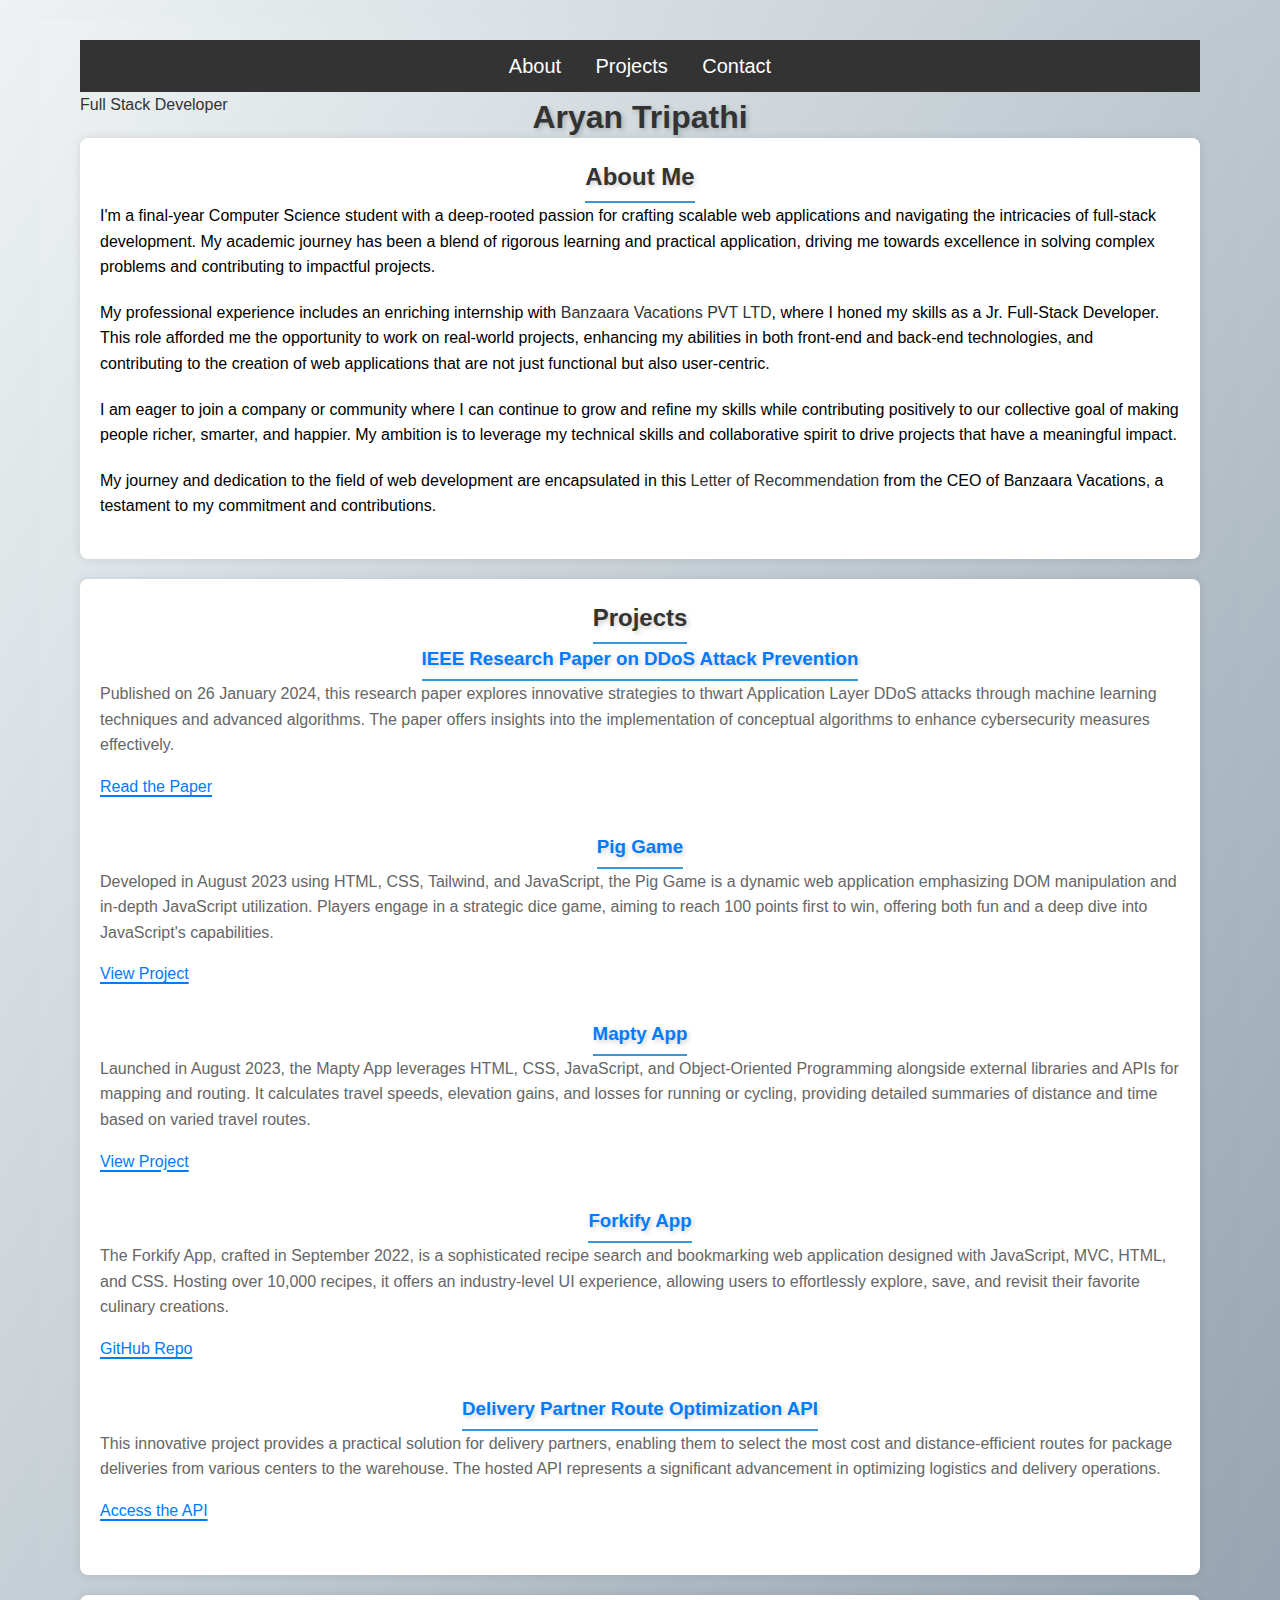
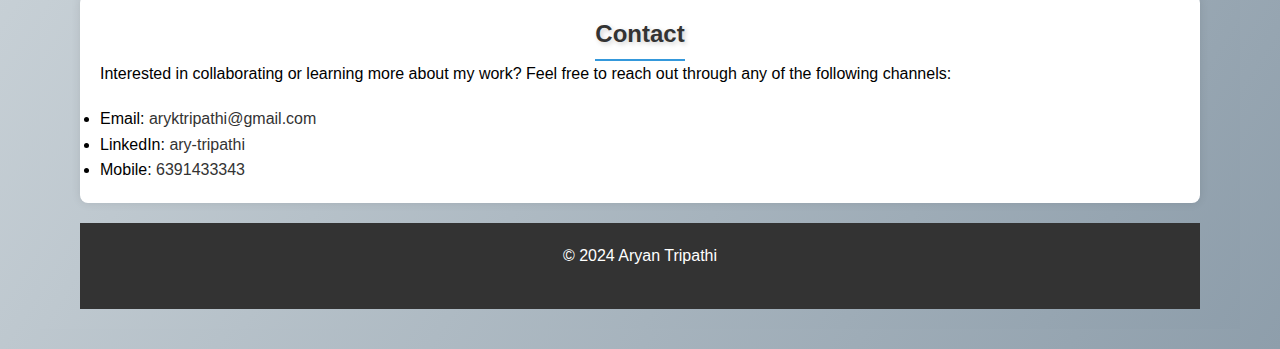
==== index.html @ afebf42b "uploading" ====
<!DOCTYPE html>
<html lang="en">
  <head>
    <meta charset="UTF-8" />
    <meta name="viewport" content="width=device-width, initial-scale=1.0" />
    <meta
      name="description"
      content="Aryan Tripathi - Full Stack Developer Portfolio"
    />
    <meta
      name="keywords"
      content="Aryan Tripathi, Full Stack Developer, Portfolio"
    />
    <meta name="author" content="Aryan Tripathi" />
    <title>Aryan Tripathi - Portfolio</title>
    <link rel="icon" type="image/png" href="./logo.png.png" />
    <link
      href="https://fonts.googleapis.com/css2?family=Nunito:wght@400;700&display=swap"
      rel="stylesheet"
    />

    <link rel="stylesheet" href="style.css" />
  </head>
  <body>
    <header>
      <nav>
        <ul>
          <li><a href="#about">About</a></li>
          <li><a href="#projects">Projects</a></li>
          <li><a href="#contact">Contact</a></li>
        </ul>
      </nav>
      <div class="name-logo-container">
        <h1 id="name">Aryan Tripathi</h1>
        <img
          src="./logo.png.png"
          alt="Aryan Tripathi Logo"
          id="siteLogo"
          class="logo-hidden"
        />
      </div>
      <p>Full Stack Developer</p>
    </header>
    <section id="about">
      <h2>About Me</h2>
      <p>
        I'm a final-year Computer Science student with a deep-rooted passion for
        crafting scalable web applications and navigating the intricacies of
        full-stack development. My academic journey has been a blend of rigorous
        learning and practical application, driving me towards excellence in
        solving complex problems and contributing to impactful projects.
      </p>
      <p>
        My professional experience includes an enriching internship with
        <a
          href="https://banzaaratravels.com/"
          target="_blank"
          rel="noopener noreferrer"
          >Banzaara Vacations PVT LTD</a
        >, where I honed my skills as a Jr. Full-Stack Developer. This role
        afforded me the opportunity to work on real-world projects, enhancing my
        abilities in both front-end and back-end technologies, and contributing
        to the creation of web applications that are not just functional but
        also user-centric.
      </p>
      <p>
        I am eager to join a company or community where I can continue to grow
        and refine my skills while contributing positively to our collective
        goal of making people richer, smarter, and happier. My ambition is to
        leverage my technical skills and collaborative spirit to drive projects
        that have a meaningful impact.
      </p>
      <p>
        My journey and dedication to the field of web development are
        encapsulated in this
        <a
          href="https://drive.google.com/file/d/11St5BNbnn0UjYxG9Y8jwgbfpJoCU45nF/view"
          target="_blank"
          rel="noopener noreferrer"
          >Letter of Recommendation</a
        >
        from the CEO of Banzaara Vacations, a testament to my commitment and
        contributions.
      </p>
    </section>
    <section id="projects">
      <h2>Projects</h2>
      <div class="project-item">
        <h3>IEEE Research Paper on DDoS Attack Prevention</h3>
        <p>
          Published on 26 January 2024, this research paper explores innovative
          strategies to thwart Application Layer DDoS attacks through machine
          learning techniques and advanced algorithms. The paper offers insights
          into the implementation of conceptual algorithms to enhance
          cybersecurity measures effectively.
        </p>
        <a
          href="https://ieeexplore.ieee.org/document/10404320"
          target="_blank"
          rel="noopener noreferrer"
          >Read the Paper</a
        >
      </div>
      <div class="project-item">
        <h3>Pig Game</h3>
        <p>
          Developed in August 2023 using HTML, CSS, Tailwind, and JavaScript,
          the Pig Game is a dynamic web application emphasizing DOM manipulation
          and in-depth JavaScript utilization. Players engage in a strategic
          dice game, aiming to reach 100 points first to win, offering both fun
          and a deep dive into JavaScript's capabilities.
        </p>
        <a
          href="https://erickart.github.io/Pig-game/"
          target="_blank"
          rel="noopener noreferrer"
          >View Project</a
        >
      </div>
      <div class="project-item">
        <h3>Mapty App</h3>
        <p>
          Launched in August 2023, the Mapty App leverages HTML, CSS,
          JavaScript, and Object-Oriented Programming alongside external
          libraries and APIs for mapping and routing. It calculates travel
          speeds, elevation gains, and losses for running or cycling, providing
          detailed summaries of distance and time based on varied travel routes.
        </p>
        <a
          href="https://erickart.github.io/FitnessFusion/"
          target="_blank"
          rel="noopener noreferrer"
          >View Project</a
        >
      </div>
      <div class="project-item">
        <h3>Forkify App</h3>
        <p>
          The Forkify App, crafted in September 2022, is a sophisticated recipe
          search and bookmarking web application designed with JavaScript, MVC,
          HTML, and CSS. Hosting over 10,000 recipes, it offers an
          industry-level UI experience, allowing users to effortlessly explore,
          save, and revisit their favorite culinary creations.
        </p>
        <a
          href="https://github.com/EricKart/ForkifyApp"
          target="_blank"
          rel="noopener noreferrer"
          >GitHub Repo</a
        >
      </div>
      <div class="project-item">
        <h3>Delivery Partner Route Optimization API</h3>
        <p>
          This innovative project provides a practical solution for delivery
          partners, enabling them to select the most cost and distance-efficient
          routes for package deliveries from various centers to the warehouse.
          The hosted API represents a significant advancement in optimizing
          logistics and delivery operations.
        </p>
        <a
          href="https://deliverypartnerrestapi.onrender.com/api/calculate-delivery"
          target="_blank"
          rel="noopener noreferrer"
          >Access the API</a
        >
      </div>
    </section>

    <section id="contact">
      <h2>Contact</h2>
      <p>
        Interested in collaborating or learning more about my work? Feel free to
        reach out through any of the following channels:
      </p>
      <ul>
        <li>
          Email:
          <a href="mailto:aryktripathi@gmail.com">aryktripathi@gmail.com</a>
        </li>
        <li>
          LinkedIn:
          <a
            href="https://www.linkedin.com/in/ary-tripathi/"
            target="_blank"
            rel="noopener noreferrer"
            >ary-tripathi</a
          >
        </li>
        <li>Mobile: <a href="tel:+916391433343">6391433343</a></li>
      </ul>
    </section>

    <footer>
      <p>&copy; 2024 Aryan Tripathi</p>
    </footer>
    <script src="./style.js"></script>
  </body>
</html>
---- style.css ----
/* Basic Reset */
* {
  box-sizing: border-box;
  margin: 0;
  padding: 0;
}

body,
html {
  font-family: "Segoe UI", Tahoma, Geneva, Verdana, sans-serif;
  color: #333;
  line-height: 1.6;
  background: linear-gradient(
    to bottom right,
    #eef2f3,
    #8e9eab
  ); /* Subtle gradient background */
  padding: 20px 40px;
  animation: fadeIn 2s ease-out;
}

/* Typography */
h1,
h2,
h3 {
  color: #333;
}

p {
  margin-bottom: 20px;
}

/* Navigation */
nav ul {
  list-style: none;
  text-align: center;
  background: #333;
  padding: 10px 0;
}

nav ul li {
  display: inline;
  margin: 0 15px;
}

nav ul li a {
  text-decoration: none;
  color: #fff;
  font-size: 20px;
  transition: color 0.3s ease-in-out;
}

nav ul li a:hover,
nav ul li a:focus {
  color: #f4f4f4;
}

/* Section Styling */
section {
  background: white;
  padding: 20px;
  margin: 20px 0;
  border-radius: 8px;
  box-shadow: 0 0 10px rgba(0, 0, 0, 0.1);
}

/* Contact Styling */
.contact-info {
  list-style: none;
  padding: 0;
}

.contact-info li {
  margin-bottom: 10px;
}

.contact-info li a {
  color: #333;
  text-decoration: none;
  transition: color 0.3s ease-in-out;
}

.contact-info li a:hover,
.contact-info li a:focus {
  color: #007bff;
}

/* Footer */
footer {
  text-align: center;
  padding: 20px;
  background: #333;
  color: #fff;
  margin-top: 20px;
}

/* Loader Styles */
#loader-wrapper {
  position: fixed;
  top: 0;
  left: 0;
  width: 100%;
  height: 100%;
  background: #fff;
  display: flex;
  justify-content: center;
  align-items: center;
  z-index: 1000;
}

#loader {
  border: 4px solid #f3f3f3;
  border-radius: 50%;
  border-top: 4px solid #3498db;
  width: 50px;
  height: 50px;
  animation: spin 2s linear infinite;
}

@keyframes spin {
  0% {
    transform: rotate(0deg);
  }
  100% {
    transform: rotate(360deg);
  }
}

@keyframes fadeIn {
  from {
    opacity: 0;
  }
  to {
    opacity: 1;
  }
}

/* Responsive Design */
@media (max-width: 768px) {
  body {
    padding: 20px;
  }

  nav ul li {
    display: block;
    margin: 10px 0;
  }
}
#siteLogo {
  height: 100px; /* Adjust based on your preference */
  margin-bottom: 20px;
}
.name-logo-container {
  position: relative;
  cursor: pointer;
}

#name,
#siteLogo {
  transition: opacity 0.5s ease;
  position: absolute;
  width: 100%;
  text-align: center;
}

#name {
  opacity: 1;
}

#siteLogo {
  opacity: 0;
  width: 120px; /* Adjust based on your logo's size */
  height: auto;
  top: 0;
  left: 50%;
  transform: translateX(-50%);
}

.name-logo-container:hover #name {
  opacity: 0;
}

.name-logo-container:hover #siteLogo {
  opacity: 1;
}
a {
  position: relative;
  text-decoration: none;
  color: #333;
  transition: color 0.3s ease;
}

a:hover {
  color: #007bff; /* Adjust the hover color as needed */
}

a::before {
  content: "";
  position: absolute;
  width: 0;
  height: 2px;
  bottom: 0;
  left: 50%;
  background-color: #007bff; /* Adjust the underline color as needed */
  visibility: hidden;
  transition: all 0.3s ease-in-out;
}

a:hover::before {
  visibility: visible;
  width: 100%;
  left: 0;
}
h1::after,
h2::after,
h3::after {
  content: "";
  position: absolute;
  bottom: -10px; /* Positioning below the text */
  left: 50%; /* Starting point at the center */
  transform: translateX(-50%); /* Centering the line */
  width: 50%; /* Making the line shorter */
  height: 2px; /* Making the line thinner */
  background-color: #3498db; /* Subtle blue color */
  transition: width 0.3s ease;
}

h1:hover::after,
h2:hover::after,
h3:hover::after {
  width: 100%; /* Line expands on hover */
}
h1,
h2,
h3 {
  text-shadow: 2px 2px 5px rgba(0, 0, 0, 0.2); /* Subtle shadow for depth */
}
h1,
h2,
h3 {
  padding-bottom: 5px; /* Space for the border */
  border-bottom: 2px solid #3498db; /* Subtle border */
  width: max-content; /* Fits the border to the text width */
  margin-left: auto; /* Center align the heading if desired */
  margin-right: auto; /* Center align the heading if desired */
}
.project-item {
  margin-bottom: 2rem;
}

.project-item h3 {
  color: #007bff; /* Eye-catching color for project titles */
}

.project-item p {
  color: #666; /* Subdued color for description text */
  margin-bottom: 1rem;
}

.project-item a {
  color: #007bff; /* Color that stands out for links */
  text-decoration: underline; /* Makes it clear that this is a link */
  text-decoration-color: #007bff; /* Custom color for the underline */
  text-decoration-thickness: 2px; /* Thicker underline for prominence */
  text-underline-offset: 3px; /* Space between text and underline */
  transition: color 0.3s ease, text-decoration-color 0.3s ease; /* Smooth transition for hover effects */
}

.project-item a:hover,
.project-item a:focus {
  color: #0056b3; /* Darker shade on hover/focus for interaction feedback */
  text-decoration-color: #0056b3; /* Matching the hover color */
}
/* General styling for all sections */
section {
  position: relative;
  overflow: hidden;
  background-color: #fff; /* Initial light background */
  color: #000; /* Initial text color */
  transition: background-color 0.3s ease, color 0.3s ease; /* Smooth transition for background and text color */
}

/* Hover effect for dark mode transition */
section:hover {
  background-color: #333; /* Dark background for hovered section */
  color: #fff; /* Light text for contrast */
}

/* Ensuring text within hovered sections remains visible and transitions smoothly */
section h1,
section h2,
section h3,
section p,
section a {
  transition: color 0.3s ease; /* Smooth color transition */
}

section:hover h1,
section:hover h2,
section:hover h3,
section:hover p,
section:hover a {
  color: #fff; /* Ensures text and links are visible against the dark background */
}

/* Styling for links within sections */
section a {
  text-decoration: none; /* Removes underline by default */
  background-size: 100% 1px; /* Full-width underline */
  background-position: 0 100%; /* Position underline at the bottom of the text */
  background-repeat: no-repeat; /* Prevents repeating background */
  transition: background-color 0.3s ease, color 0.3s ease; /* Smooth transition for link color and background */
}

/* Hover effect for links within dark mode hovered sections */
section:hover a {
  color: #fff; /* White color for links in hovered section for readability */
  text-decoration-color: #fff; /* White underline for consistency */
}

/* Additional hover effect for individual links */
section a:hover,
section a:focus {
  color: #bbb; /* Lighter grey for link hover state for more visibility */
  text-decoration: underline; /* Underline effect for direct hover over links */
  text-decoration-color: #bbb; /* Matching the text color */
}
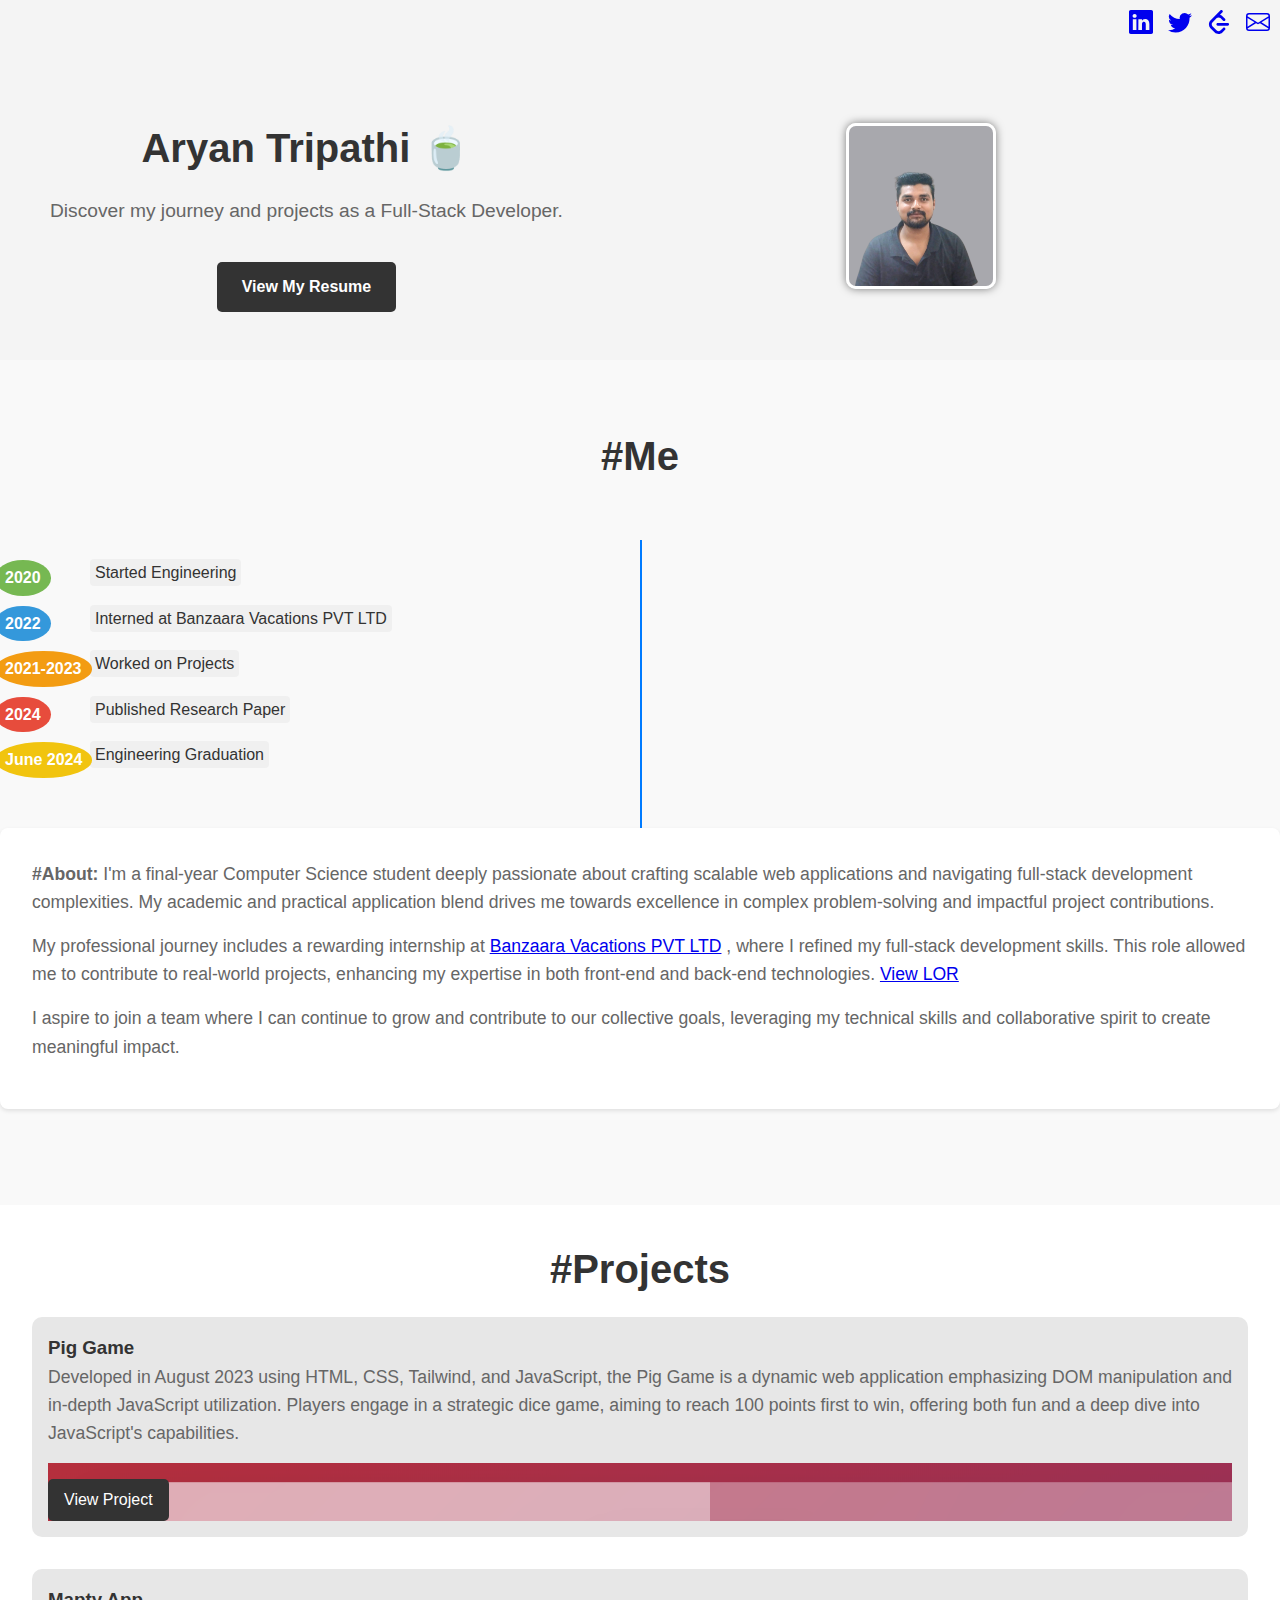
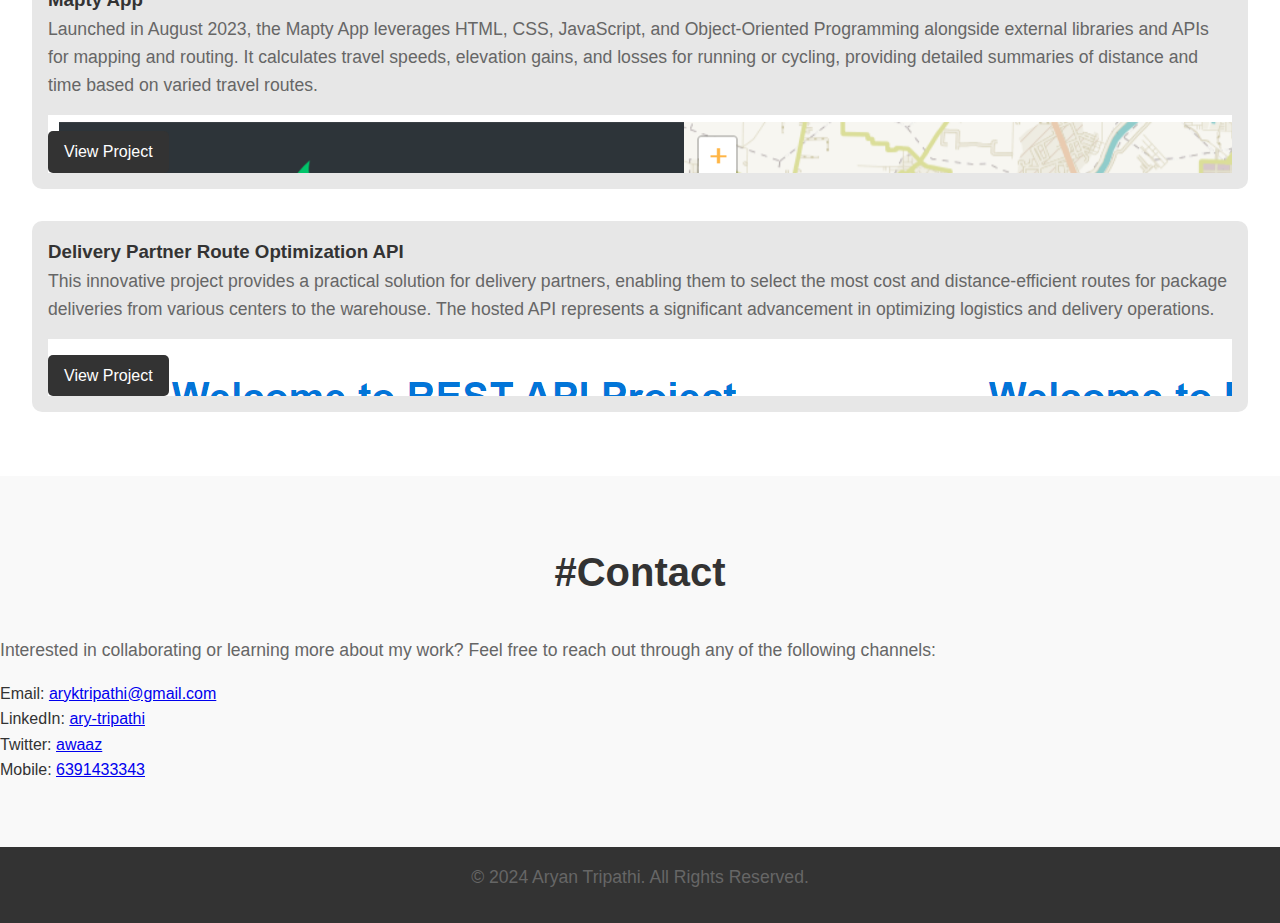
==== commit 4359f308: "Changed the layout" ====
--- a/index.html
+++ b/index.html
@@ -5,104 +5,111 @@
     <meta name="viewport" content="width=device-width, initial-scale=1.0" />
     <meta
       name="description"
-      content="Aryan Tripathi - Full Stack Developer Portfolio"
+      content="Portfolio of Aryan Tripathi, a full-stack developer with a diverse range of projects showcasing expertise in web development."
     />
-    <meta
-      name="keywords"
-      content="Aryan Tripathi, Full Stack Developer, Portfolio"
-    />
-    <meta name="author" content="Aryan Tripathi" />
-    <title>Aryan Tripathi - Portfolio</title>
-    <link rel="icon" type="image/png" href="./logo.png.png" />
-    <link
-      href="https://fonts.googleapis.com/css2?family=Nunito:wght@400;700&display=swap"
-      rel="stylesheet"
-    />
-
+    <title>Aryan Tripathi - Full-Stack Developer</title>
     <link rel="stylesheet" href="style.css" />
   </head>
   <body>
-    <header>
-      <nav>
-        <ul>
-          <li><a href="#about">About</a></li>
-          <li><a href="#projects">Projects</a></li>
-          <li><a href="#contact">Contact</a></li>
-        </ul>
-      </nav>
-      <div class="name-logo-container">
-        <h1 id="name">Aryan Tripathi</h1>
+    <!-- <nav>
+      <ul>
+        <li><a href="#home">Home</a></li>
+        <li><a href="#projects">Projects</a></li>
+        <li><a href="#about">About</a></li>
+        <li><a href="#contact">Contact</a></li>
+      </ul>
+    </nav> -->
+    <div id="flex-containersvgs"><a href="https://www.linkedin.com/in/ary-tripathi/" target="_blank"><svg xmlns="http://www.w3.org/2000/svg" width="16" height="16" fill="currentColor" class="bi bi-linkedin" viewBox="0 0 16 16">
+      <path d="M0 1.146C0 .513.526 0 1.175 0h13.65C15.474 0 16 .513 16 1.146v13.708c0 .633-.526 1.146-1.175 1.146H1.175C.526 16 0 15.487 0 14.854zm4.943 12.248V6.169H2.542v7.225zm-1.2-8.212c.837 0 1.358-.554 1.358-1.248-.015-.709-.52-1.248-1.342-1.248S2.4 3.226 2.4 3.934c0 .694.521 1.248 1.327 1.248zm4.908 8.212V9.359c0-.216.016-.432.08-.586.173-.431.568-.878 1.232-.878.869 0 1.216.662 1.216 1.634v3.865h2.401V9.25c0-2.22-1.184-3.252-2.764-3.252-1.274 0-1.845.7-2.165 1.193v.025h-.016l.016-.025V6.169h-2.4c.03.678 0 7.225 0 7.225z"/>
+    </svg></a> 
+    <a href="https://twitter.com/AryanTary" target="_blank" rel="noopener noreferrer"><svg xmlns="http://www.w3.org/2000/svg" width="16" height="16" fill="currentColor" class="bi bi-twitter" viewBox="0 0 16 16">
+      <path d="M5.026 15c6.038 0 9.341-5.003 9.341-9.334q.002-.211-.006-.422A6.7 6.7 0 0 0 16 3.542a6.7 6.7 0 0 1-1.889.518 3.3 3.3 0 0 0 1.447-1.817 6.5 6.5 0 0 1-2.087.793A3.286 3.286 0 0 0 7.875 6.03a9.32 9.32 0 0 1-6.767-3.429 3.29 3.29 0 0 0 1.018 4.382A3.3 3.3 0 0 1 .64 6.575v.045a3.29 3.29 0 0 0 2.632 3.218 3.2 3.2 0 0 1-.865.115 3 3 0 0 1-.614-.057 3.28 3.28 0 0 0 3.067 2.277A6.6 6.6 0 0 1 .78 13.58a6 6 0 0 1-.78-.045A9.34 9.34 0 0 0 5.026 15"/>
+    </svg></a>
+   <a href="http://leetcode.com/dukearyan01" target="_blank" rel="noopener noreferrer"> <svg xmlns="http://www.w3.org/2000/svg" width="16" height="16" fill="currentColor" class="bi bi-caret-down" viewBox="0 0 32 32">
+    <path d="M21.469 23.907l-3.595 3.473c-0.624 0.625-1.484 0.885-2.432 0.885s-1.807-0.26-2.432-0.885l-5.776-5.812c-0.62-0.625-0.937-1.537-0.937-2.485 0-0.952 0.317-1.812 0.937-2.432l5.76-5.844c0.62-0.619 1.5-0.859 2.448-0.859s1.808 0.26 2.432 0.885l3.595 3.473c0.687 0.688 1.823 0.663 2.536-0.052 0.708-0.713 0.735-1.848 0.047-2.536l-3.473-3.511c-0.901-0.891-2.032-1.505-3.261-1.787l3.287-3.333c0.688-0.687 0.667-1.823-0.047-2.536s-1.849-0.735-2.536-0.052l-13.469 13.469c-1.307 1.312-1.989 3.113-1.989 5.113 0 1.996 0.683 3.86 1.989 5.168l5.797 5.812c1.307 1.307 3.115 1.937 5.115 1.937 1.995 0 3.801-0.683 5.109-1.989l3.479-3.521c0.688-0.683 0.661-1.817-0.052-2.531s-1.849-0.74-2.531-0.052zM27.749 17.349h-13.531c-0.932 0-1.692 0.801-1.692 1.791 0 0.991 0.76 1.797 1.692 1.797h13.531c0.933 0 1.693-0.807 1.693-1.797 0-0.989-0.76-1.791-1.693-1.791z"/>
+    </svg></a>
+      <a href="mailto:aryktripathi@gmail.com"><svg xmlns="http://www.w3.org/2000/svg" width="16" height="16" fill="currentColor" class="bi bi-envelope" viewBox="0 0 16 16">
+        <path d="M0 4a2 2 0 0 1 2-2h12a2 2 0 0 1 2 2v8a2 2 0 0 1-2 2H2a2 2 0 0 1-2-2zm2-1a1 1 0 0 0-1 1v.217l7 4.2 7-4.2V4a1 1 0 0 0-1-1zm13 2.383-4.708 2.825L15 11.105zm-.034 6.876-5.64-3.471L8 9.583l-1.326-.795-5.64 3.47A1 1 0 0 0 2 13h12a1 1 0 0 0 .966-.741M1 11.105l4.708-2.897L1 5.383z"/>
+      </svg></a>
+    </div>
+    <section id="home" class="hero">
+      <div class="flex-container">
+        <div class="text-content">
+          <h1>Aryan Tripathi 🍵</h1>
+          <p>Discover my journey and projects as a Full-Stack Developer.</p>
+          <a
+            href="https://drive.google.com/file/d/1SdHkeben2plQU3nP9oHEltnQ2i_nbcky/view?usp=sharing"
+            target="_blank"
+            class="resume-link"
+            >View My Resume</a
+          >
+        </div>
         <img
-          src="./logo.png.png"
-          alt="Aryan Tripathi Logo"
-          id="siteLogo"
-          class="logo-hidden"
+          src="WhatsApp_Image_2024-04-02_at_11.35.24-removebg.png"
+          alt="Aryan Tripathi"
+          class="profile-img"
         />
       </div>
-      <p>Full Stack Developer</p>
-    </header>
+    </section>
+
     <section id="about">
-      <h2>About Me</h2>
-      <p>
-        I'm a final-year Computer Science student with a deep-rooted passion for
-        crafting scalable web applications and navigating the intricacies of
-        full-stack development. My academic journey has been a blend of rigorous
-        learning and practical application, driving me towards excellence in
-        solving complex problems and contributing to impactful projects.
-      </p>
-      <p>
-        My professional experience includes an enriching internship with
-        <a
-          href="https://banzaaratravels.com/"
-          target="_blank"
-          rel="noopener noreferrer"
-          >Banzaara Vacations PVT LTD</a
-        >, where I honed my skills as a Jr. Full-Stack Developer. This role
-        afforded me the opportunity to work on real-world projects, enhancing my
-        abilities in both front-end and back-end technologies, and contributing
-        to the creation of web applications that are not just functional but
-        also user-centric.
-      </p>
-      <p>
-        I am eager to join a company or community where I can continue to grow
-        and refine my skills while contributing positively to our collective
-        goal of making people richer, smarter, and happier. My ambition is to
-        leverage my technical skills and collaborative spirit to drive projects
-        that have a meaningful impact.
-      </p>
-      <p>
-        My journey and dedication to the field of web development are
-        encapsulated in this
-        <a
-          href="https://drive.google.com/file/d/11St5BNbnn0UjYxG9Y8jwgbfpJoCU45nF/view"
-          target="_blank"
-          rel="noopener noreferrer"
-          >Letter of Recommendation</a
-        >
-        from the CEO of Banzaara Vacations, a testament to my commitment and
-        contributions.
-      </p>
+      <h2>#Me</h2>
+      <div class="timeline">
+        <div class="event" data-year="2020">
+          <span>Started Engineering</span>
+        </div>
+        <div class="event" data-year="2022">
+          <span>Interned at Banzaara Vacations PVT LTD</span>
+        </div>
+        <div class="event" data-year="2021-2023">
+          <span>Worked on Projects</span>
+        </div>
+        <div class="event" data-year="2024">
+          <span>Published Research Paper</span>
+        </div>
+        <div class="event" data-year="June 2024">
+          <span>Engineering Graduation</span>
+        </div>
+      </div>
+      
+      <div class="about-content">
+        <p> <b>#About: </b>
+          I'm a final-year Computer Science student deeply passionate about
+          crafting scalable web applications and navigating full-stack
+          development complexities. My academic and practical application blend
+          drives me towards excellence in complex problem-solving and impactful
+          project contributions.
+        </p>
+        <p>
+          My professional journey includes a rewarding internship at
+          <a
+            href="http://banzaaratravels.com/"
+            target="_blank"
+            rel="noopener noreferrer"
+            >Banzaara Vacations PVT LTD</a
+          >
+          , where I refined my full-stack development skills. This role allowed
+          me to contribute to real-world projects, enhancing my expertise in
+          both front-end and back-end technologies.
+          <a
+            href="https://drive.google.com/file/d/11St5BNbnn0UjYxG9Y8jwgbfpJoCU45nF/view"
+            target="_blank"
+            rel="noopener noreferrer"
+            >View LOR</a
+          >
+        </p>
+        <p>
+          I aspire to join a team where I can continue to grow and contribute to
+          our collective goals, leveraging my technical skills and collaborative
+          spirit to create meaningful impact.
+        </p>
+      </div>
     </section>
+
     <section id="projects">
-      <h2>Projects</h2>
-      <div class="project-item">
-        <h3>IEEE Research Paper on DDoS Attack Prevention</h3>
-        <p>
-          Published on 26 January 2024, this research paper explores innovative
-          strategies to thwart Application Layer DDoS attacks through machine
-          learning techniques and advanced algorithms. The paper offers insights
-          into the implementation of conceptual algorithms to enhance
-          cybersecurity measures effectively.
-        </p>
-        <a
-          href="https://ieeexplore.ieee.org/document/10404320"
-          target="_blank"
-          rel="noopener noreferrer"
-          >Read the Paper</a
-        >
-      </div>
-      <div class="project-item">
-        <h3>Pig Game</h3>
+      <h2>#Projects</h2>
+      <article >
+        <h3 >Pig Game</h3>
         <p>
           Developed in August 2023 using HTML, CSS, Tailwind, and JavaScript,
           the Pig Game is a dynamic web application emphasizing DOM manipulation
@@ -110,14 +117,15 @@
           dice game, aiming to reach 100 points first to win, offering both fun
           and a deep dive into JavaScript's capabilities.
         </p>
-        <a
+        <div id="project1"><a
           href="https://erickart.github.io/Pig-game/"
           target="_blank"
-          rel="noopener noreferrer"
+          class="project-link"
           >View Project</a
-        >
-      </div>
-      <div class="project-item">
+        ></div>
+        
+      </article>
+      <article>
         <h3>Mapty App</h3>
         <p>
           Launched in August 2023, the Mapty App leverages HTML, CSS,
@@ -126,30 +134,15 @@
           speeds, elevation gains, and losses for running or cycling, providing
           detailed summaries of distance and time based on varied travel routes.
         </p>
-        <a
+        <div id="project2"><a
           href="https://erickart.github.io/FitnessFusion/"
+          class="project-link"
           target="_blank"
-          rel="noopener noreferrer"
           >View Project</a
-        >
-      </div>
-      <div class="project-item">
-        <h3>Forkify App</h3>
-        <p>
-          The Forkify App, crafted in September 2022, is a sophisticated recipe
-          search and bookmarking web application designed with JavaScript, MVC,
-          HTML, and CSS. Hosting over 10,000 recipes, it offers an
-          industry-level UI experience, allowing users to effortlessly explore,
-          save, and revisit their favorite culinary creations.
-        </p>
-        <a
-          href="https://github.com/EricKart/ForkifyApp"
-          target="_blank"
-          rel="noopener noreferrer"
-          >GitHub Repo</a
-        >
-      </div>
-      <div class="project-item">
+        ></div>
+        
+      </article>
+      <article>
         <h3>Delivery Partner Route Optimization API</h3>
         <p>
           This innovative project provides a practical solution for delivery
@@ -158,42 +151,48 @@
           The hosted API represents a significant advancement in optimizing
           logistics and delivery operations.
         </p>
-        <a
-          href="https://deliverypartnerrestapi.onrender.com/api/calculate-delivery"
+        <div id="project3"><a
+          href="https://deliveryapi-75be393daab5.herokuapp.com/calculate-minimum-cost"
           target="_blank"
-          rel="noopener noreferrer"
-          >Access the API</a
-        >
-      </div>
+          class="project-link"
+          >View Project</a
+        ></div>
+        
+      </article>
     </section>
 
     <section id="contact">
-      <h2>Contact</h2>
-      <p>
-        Interested in collaborating or learning more about my work? Feel free to
-        reach out through any of the following channels:
-      </p>
-      <ul>
-        <li>
-          Email:
-          <a href="mailto:aryktripathi@gmail.com">aryktripathi@gmail.com</a>
-        </li>
-        <li>
-          LinkedIn:
-          <a
-            href="https://www.linkedin.com/in/ary-tripathi/"
-            target="_blank"
-            rel="noopener noreferrer"
-            >ary-tripathi</a
-          >
-        </li>
-        <li>Mobile: <a href="tel:+916391433343">6391433343</a></li>
-      </ul>
+      <h2>#Contact</h2>
+        <p>
+          Interested in collaborating or learning more about my work? Feel free
+          to reach out through any of the following channels:
+        </p>
+        <ul>
+          <li>
+            Email:
+            <a href="mailto:aryktripathi@gmail.com">aryktripathi@gmail.com</a>
+          </li>
+          <li>
+            LinkedIn:
+            <a
+              href="https://www.linkedin.com/in/ary-tripathi/"
+              target="_blank"
+              rel="noopener noreferrer"
+              >ary-tripathi</a
+            >
+            <li>
+              Twitter:
+              <a href="https://twitter.com/AryanTary" target="_blank" rel="noopener noreferrer">awaaz</a>
+            </li>
+          </li>
+          <li>Mobile: <a href="tel:+916391433343">6391433343</a></li>
+
+        </ul>
+      </section>
     </section>
-
     <footer>
-      <p>&copy; 2024 Aryan Tripathi</p>
+      <p>© 2024 Aryan Tripathi. All Rights Reserved.</p>
     </footer>
-    <script src="./style.js"></script>
+    <script src="script.js"></script>
   </body>
 </html>
--- a/style.css
+++ b/style.css
@@ -1,74 +1,255 @@
+/* styles.css */
 /* Basic Reset */
 * {
-  box-sizing: border-box;
   margin: 0;
   padding: 0;
-}
-
-body,
-html {
-  font-family: "Segoe UI", Tahoma, Geneva, Verdana, sans-serif;
+  box-sizing: border-box;
+}
+
+body {
+  font-family: "Arial", sans-serif;
+  background: #f4f4f4;
   color: #333;
   line-height: 1.6;
-  background: linear-gradient(
-    to bottom right,
-    #eef2f3,
-    #8e9eab
-  ); /* Subtle gradient background */
-  padding: 20px 40px;
-  animation: fadeIn 2s ease-out;
-}
-
-/* Typography */
-h1,
-h2,
-h3 {
+}
+
+/* Navigation Bar */
+nav {
+  background: #333;
+  color: #fff;
+  padding: 1rem 0;
+  display: flex;
+  justify-content: space-between;
+  align-items: center;
+}
+
+.nav-wrapper {
+  width: 90%;
+  margin: 0 auto;
+}
+
+.logo a {
+  color: #fff;
+  font-size: 1.5rem;
+  font-weight: bold;
+  text-decoration: none;
+}
+
+.nav-items {
+  list-style: none;
+}
+
+.nav-items li {
+  display: inline;
+  padding: 0 20px;
+}
+
+.nav-items li a {
+  color: #fff;
+  text-decoration: none;
+  text-transform: uppercase;
+  font-weight: bold;
+}
+
+/* Hero Section */
+.flex-container {
+  display: flex;
+  align-items: center;
+  justify-content: space-between;
+}
+
+.text-content {
+  max-width: 60%;
+  margin-left: 50px;
+}
+
+.profile-img {
+  max-width: 150px;
+  border: 3px solid #fff;
+  box-shadow: 0 0 8px rgba(0, 0, 0, 0.5);
+  margin-left: 20px; /* Ensures some space between text and image */
+}
+
+@media (max-width: 768px) {
+  .flex-container {
+    flex-direction: column-reverse;
+    text-align: center;
+  }
+  .text-content {
+    max-width: 100%;
+  }
+}
+
+.hero {
+  background: url("path_to_your_hero_background") no-repeat center center/cover;
+  padding: 3rem 0;
+  text-align: center;
+}
+
+.hero h1 {
+  margin-top: 1rem;
+  font-size: 2.5rem;
+}
+
+.hero p {
+  font-size: 1.2rem;
+  margin-top: 1rem;
+}
+
+/* Projects Section */
+#projects {
+  padding: 2rem;
+  background: #fff;
+}
+
+#projects h2 {
+  text-align: center;
+  margin-bottom: 1rem;
+}
+
+#projects article {
+  margin-bottom: 2rem;
+  background: #e7e7e7;
+  padding: 1rem;
+  border-radius: 10px;
+}
+
+#projects .project-link {
+  display: inline-block;
+  margin-top: 1rem;
+  background: #333;
+  color: #fff;
+  padding: 0.5rem 1rem;
+  border-radius: 5px;
+  text-decoration: none;
+}
+#projects .project-link:hover {
+  background-color: #0056b3; /* Darker Shade on Hover */
+}
+/* Footer */
+footer {
+  background: #333;
+  color: #fff;
+  text-align: center;
+  padding: 1rem 0;
+}
+
+@media (max-width: 768px) {
+  .nav-items li {
+    display: block;
+    padding: 10px;
+  }
+}
+section {
+  padding: 4rem 0;
+  background: #f9f9f9;
+}
+
+.container {
+  max-width: 1200px;
+  margin: 0 auto;
+  padding: 0 15px;
+}
+
+h2 {
+  text-align: center;
+  margin-bottom: 2rem;
+  font-size: 2.5rem;
   color: #333;
 }
 
+.article,
+.about-content {
+  background-color: #fff;
+  padding: 2rem;
+  border-radius: 8px;
+  box-shadow: 0 2px 4px rgba(0, 0, 0, 0.1);
+  margin-bottom: 2rem;
+}
+
 p {
-  margin-bottom: 20px;
-}
-
-/* Navigation */
-nav ul {
-  list-style: none;
-  text-align: center;
-  background: #333;
-  padding: 10px 0;
-}
-
-nav ul li {
-  display: inline;
-  margin: 0 15px;
-}
-
-nav ul li a {
-  text-decoration: none;
-  color: #fff;
-  font-size: 20px;
-  transition: color 0.3s ease-in-out;
-}
-
-nav ul li a:hover,
-nav ul li a:focus {
-  color: #f4f4f4;
-}
-
-/* Section Styling */
-section {
-  background: white;
-  padding: 20px;
-  margin: 20px 0;
-  border-radius: 8px;
-  box-shadow: 0 0 10px rgba(0, 0, 0, 0.1);
-}
-
-/* Contact Styling */
+  font-size: 1.1rem;
+  line-height: 1.6;
+  color: #666;
+  margin-bottom: 1rem;
+}
+
+.project-link,
+.resume-link {
+  display: inline-block;
+  background-color: #007bff;
+  color: #ffffff;
+  padding: 10px 15px;
+  border-radius: 5px;
+  transition: background-color 0.3s ease;
+  text-decoration: none;
+}
+
+.project-link:hover,
+.resume-link:hover {
+  background-color: #0056b3;
+}
+
+@media screen and (min-width: 768px) {
+  .container {
+    display: flex;
+    flex-wrap: wrap;
+    gap: 20px;
+  }
+
+  .article,
+  .about-content {
+    flex: 1;
+    min-width: calc(50% - 10px);
+  }
+}
+.resume-link {
+  background-color: #333; /* Primary Button Color */
+  color: #ffffff; /* Text Color */
+  padding: 12px 25px; /* Padding for Button Size */
+  border-radius: 5px; /* Rounded Corners */
+  transition: background-color 0.3s; /* Smooth Background Color Transition on Hover */
+  text-decoration: none; /* Remove Underline */
+  font-weight: bold; /* Bold Text */
+  margin-top: 20px; /* Space from the Text Above */
+}
+
+.resume-link:hover {
+  background-color: #0056b3; /* Darker Shade on Hover */
+}
+
+.profile-img {
+  width: 400px; /* Increased size */
+  height: auto; /* Maintains aspect ratio */
+  border-radius: 10px; /* Slightly rounded corners */
+  border: 3px solid #fff; /* White border */
+  box-shadow: 0 0 8px rgba(0, 0, 0, 0.5); /* Soft shadow for depth */
+  display: block;
+  margin: 20px auto; /* Center the image if in a flex container, adjust as needed */
+}
+
 .contact-info {
   list-style: none;
   padding: 0;
 }
+#flex-containersvgs {
+  display: flex;
+  justify-content: flex-end; /* Aligns items to the right */
+  align-items: center; /* Centers items vertically */
+  gap: 15px; /* Space between each item */
+  padding: 10px; /* Padding around the container */
+}
+
+#flex-containersvgs svg {
+  width: 24px; /* Adjust the size of icons */
+  height: 24px; /* Adjust the size of icons */
+  fill: currentColor; /* Icon color */
+}
+@media (max-width: 768px) {
+  #flex-containersvgs {
+    justify-content: center; /* Center items on smaller screens */
+  }
+}
 
 .contact-info li {
   margin-bottom: 10px;
@@ -84,244 +265,63 @@
 .contact-info li a:focus {
   color: #007bff;
 }
-
-/* Footer */
-footer {
-  text-align: center;
+#project1 {
+  background-image: url(./piggame.png);
+}
+#project2 {
+  background-image: url(./mapty.png);
+}
+#project3 {
+  background: url(./api.png);
+}
+.timeline {
+  position: relative;
+  margin: 20px;
   padding: 20px;
-  background: #333;
-  color: #fff;
-  margin-top: 20px;
-}
-
-/* Loader Styles */
-#loader-wrapper {
-  position: fixed;
-  top: 0;
-  left: 0;
-  width: 100%;
-  height: 100%;
-  background: #fff;
-  display: flex;
-  justify-content: center;
-  align-items: center;
-  z-index: 1000;
-}
-
-#loader {
-  border: 4px solid #f3f3f3;
-  border-radius: 50%;
-  border-top: 4px solid #3498db;
-  width: 50px;
-  height: 50px;
-  animation: spin 2s linear infinite;
-}
-
-@keyframes spin {
-  0% {
-    transform: rotate(0deg);
-  }
-  100% {
-    transform: rotate(360deg);
-  }
-}
-
-@keyframes fadeIn {
-  from {
-    opacity: 0;
-  }
-  to {
-    opacity: 1;
-  }
-}
-
-/* Responsive Design */
-@media (max-width: 768px) {
-  body {
-    padding: 20px;
-  }
-
-  nav ul li {
-    display: block;
-    margin: 10px 0;
-  }
-}
-#siteLogo {
-  height: 100px; /* Adjust based on your preference */
-  margin-bottom: 20px;
-}
-.name-logo-container {
-  position: relative;
-  cursor: pointer;
-}
-
-#name,
-#siteLogo {
-  transition: opacity 0.5s ease;
-  position: absolute;
-  width: 100%;
-  text-align: center;
-}
-
-#name {
-  opacity: 1;
-}
-
-#siteLogo {
-  opacity: 0;
-  width: 120px; /* Adjust based on your logo's size */
-  height: auto;
-  top: 0;
-  left: 50%;
-  transform: translateX(-50%);
-}
-
-.name-logo-container:hover #name {
-  opacity: 0;
-}
-
-.name-logo-container:hover #siteLogo {
-  opacity: 1;
-}
-a {
-  position: relative;
-  text-decoration: none;
-  color: #333;
-  transition: color 0.3s ease;
-}
-
-a:hover {
-  color: #007bff; /* Adjust the hover color as needed */
-}
-
-a::before {
+}
+
+.timeline::before {
   content: "";
   position: absolute;
-  width: 0;
-  height: 2px;
-  bottom: 0;
   left: 50%;
-  background-color: #007bff; /* Adjust the underline color as needed */
-  visibility: hidden;
-  transition: all 0.3s ease-in-out;
-}
-
-a:hover::before {
-  visibility: visible;
-  width: 100%;
-  left: 0;
-}
-h1::after,
-h2::after,
-h3::after {
-  content: "";
+  height: 100%;
+  border-left: 2px solid #007bff; /* Colorful line */
+}
+
+.event {
+  position: relative;
+  margin: 20px 0;
+  padding-left: 50px;
+}
+
+.event::before {
+  content: attr(data-year);
   position: absolute;
-  bottom: -10px; /* Positioning below the text */
-  left: 50%; /* Starting point at the center */
-  transform: translateX(-50%); /* Centering the line */
-  width: 50%; /* Making the line shorter */
-  height: 2px; /* Making the line thinner */
-  background-color: #3498db; /* Subtle blue color */
-  transition: width 0.3s ease;
-}
-
-h1:hover::after,
-h2:hover::after,
-h3:hover::after {
-  width: 100%; /* Line expands on hover */
-}
-h1,
-h2,
-h3 {
-  text-shadow: 2px 2px 5px rgba(0, 0, 0, 0.2); /* Subtle shadow for depth */
-}
-h1,
-h2,
-h3 {
-  padding-bottom: 5px; /* Space for the border */
-  border-bottom: 2px solid #3498db; /* Subtle border */
-  width: max-content; /* Fits the border to the text width */
-  margin-left: auto; /* Center align the heading if desired */
-  margin-right: auto; /* Center align the heading if desired */
-}
-.project-item {
-  margin-bottom: 2rem;
-}
-
-.project-item h3 {
-  color: #007bff; /* Eye-catching color for project titles */
-}
-
-.project-item p {
-  color: #666; /* Subdued color for description text */
-  margin-bottom: 1rem;
-}
-
-.project-item a {
-  color: #007bff; /* Color that stands out for links */
-  text-decoration: underline; /* Makes it clear that this is a link */
-  text-decoration-color: #007bff; /* Custom color for the underline */
-  text-decoration-thickness: 2px; /* Thicker underline for prominence */
-  text-underline-offset: 3px; /* Space between text and underline */
-  transition: color 0.3s ease, text-decoration-color 0.3s ease; /* Smooth transition for hover effects */
-}
-
-.project-item a:hover,
-.project-item a:focus {
-  color: #0056b3; /* Darker shade on hover/focus for interaction feedback */
-  text-decoration-color: #0056b3; /* Matching the hover color */
-}
-/* General styling for all sections */
-section {
-  position: relative;
-  overflow: hidden;
-  background-color: #fff; /* Initial light background */
-  color: #000; /* Initial text color */
-  transition: background-color 0.3s ease, color 0.3s ease; /* Smooth transition for background and text color */
-}
-
-/* Hover effect for dark mode transition */
-section:hover {
-  background-color: #333; /* Dark background for hovered section */
-  color: #fff; /* Light text for contrast */
-}
-
-/* Ensuring text within hovered sections remains visible and transitions smoothly */
-section h1,
-section h2,
-section h3,
-section p,
-section a {
-  transition: color 0.3s ease; /* Smooth color transition */
-}
-
-section:hover h1,
-section:hover h2,
-section:hover h3,
-section:hover p,
-section:hover a {
-  color: #fff; /* Ensures text and links are visible against the dark background */
-}
-
-/* Styling for links within sections */
-section a {
-  text-decoration: none; /* Removes underline by default */
-  background-size: 100% 1px; /* Full-width underline */
-  background-position: 0 100%; /* Position underline at the bottom of the text */
-  background-repeat: no-repeat; /* Prevents repeating background */
-  transition: background-color 0.3s ease, color 0.3s ease; /* Smooth transition for link color and background */
-}
-
-/* Hover effect for links within dark mode hovered sections */
-section:hover a {
-  color: #fff; /* White color for links in hovered section for readability */
-  text-decoration-color: #fff; /* White underline for consistency */
-}
-
-/* Additional hover effect for individual links */
-section a:hover,
-section a:focus {
-  color: #bbb; /* Lighter grey for link hover state for more visibility */
-  text-decoration: underline; /* Underline effect for direct hover over links */
-  text-decoration-color: #bbb; /* Matching the text color */
-}
+  left: -45px;
+  background-color: #007bff; /* Match line color */
+  color: white;
+  padding: 5px 10px;
+  border-radius: 50%;
+  font-weight: bold;
+}
+
+.event span {
+  background-color: #f0f0f0; /* Light background for text */
+  padding: 5px;
+  border-radius: 4px;
+}
+.event:nth-child(1)::before {
+  background-color: #76b852;
+} /* Green */
+.event:nth-child(2)::before {
+  background-color: #3498db;
+} /* Blue */
+.event:nth-child(3)::before {
+  background-color: #f39c12;
+} /* Orange */
+.event:nth-child(4)::before {
+  background-color: #e74c3c;
+} /* Red */
+.event:nth-child(5)::before {
+  background-color: #f1c40f;
+} /* Gold */
